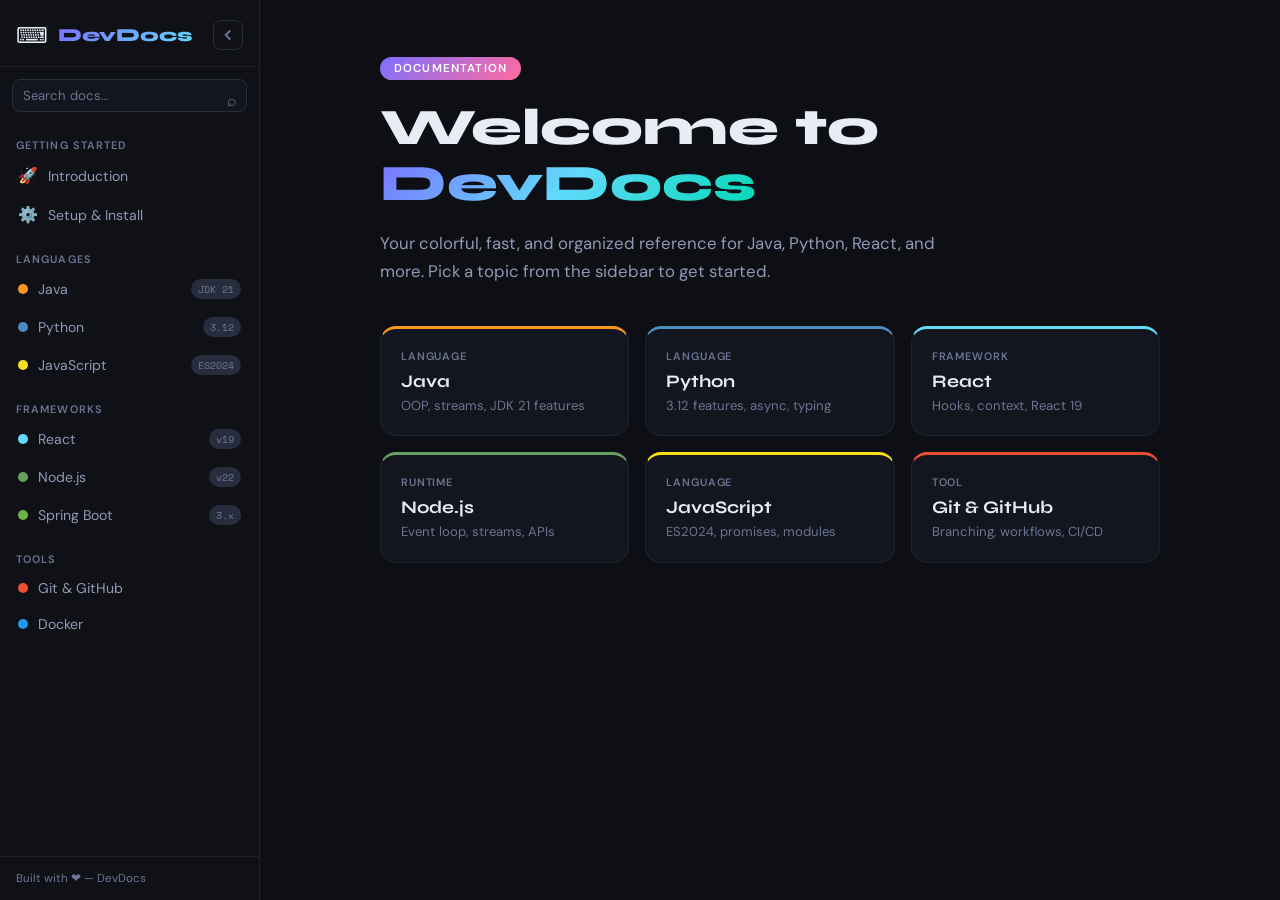
==== index.html @ e2a52b59 "feat: initial DevDocs setup" ====
<!DOCTYPE html>
<html lang="en">
<head>
  <meta charset="UTF-8" />
  <meta name="viewport" content="width=device-width, initial-scale=1.0" />
  <title>DevDocs – Developer Documentation</title>
  <link rel="stylesheet" href="css/style.css" />
  <link rel="preconnect" href="https://fonts.googleapis.com" />
  <link href="https://fonts.googleapis.com/css2?family=Space+Mono:wght@400;700&family=Syne:wght@400;600;800&family=DM+Sans:wght@300;400;500&display=swap" rel="stylesheet" />
</head>
<body>

  <!-- Mobile Top Bar -->
  <header class="topbar">
    <button class="hamburger" id="hamburger" aria-label="Toggle sidebar">
      <span></span><span></span><span></span>
    </button>
    <div class="topbar-logo">
      <span class="logo-icon">⌨</span>
      <span class="logo-text">DevDocs</span>
    </div>
    <div class="topbar-spacer"></div>
  </header>

  <!-- Overlay for mobile -->
  <div class="overlay" id="overlay"></div>

  <div class="app-shell">

    <!-- SIDEBAR -->
    <aside class="sidebar" id="sidebar">
      <div class="sidebar-header">
        <div class="sidebar-logo">
          <span class="logo-icon">⌨</span>
          <span class="logo-text">DevDocs</span>
        </div>
        <button class="collapse-btn" id="collapseBtn" title="Collapse sidebar">
          <svg width="18" height="18" viewBox="0 0 24 24" fill="none" stroke="currentColor" stroke-width="2.5"><polyline points="15 18 9 12 15 6"/></svg>
        </button>
      </div>

      <div class="sidebar-search">
        <input type="text" placeholder="Search docs…" id="searchInput" />
        <span class="search-icon">⌕</span>
      </div>

      <nav class="sidebar-nav">

        <div class="nav-group">
          <span class="nav-group-label">Getting Started</span>
          <a href="pages/introduction.html" class="nav-item" data-page="introduction">
            <span class="nav-icon">🚀</span>
            <span class="nav-label">Introduction</span>
          </a>
          <a href="pages/setup.html" class="nav-item" data-page="setup">
            <span class="nav-icon">⚙️</span>
            <span class="nav-label">Setup & Install</span>
          </a>
        </div>

        <div class="nav-group">
          <span class="nav-group-label">Languages</span>
          <a href="pages/java.html" class="nav-item" data-page="java">
            <span class="nav-icon nav-dot" style="background:var(--java)"></span>
            <span class="nav-label">Java</span>
            <span class="nav-badge">JDK 21</span>
          </a>
          <a href="pages/python.html" class="nav-item" data-page="python">
            <span class="nav-icon nav-dot" style="background:var(--python)"></span>
            <span class="nav-label">Python</span>
            <span class="nav-badge">3.12</span>
          </a>
          <a href="pages/javascript.html" class="nav-item" data-page="javascript">
            <span class="nav-icon nav-dot" style="background:var(--js)"></span>
            <span class="nav-label">JavaScript</span>
            <span class="nav-badge">ES2024</span>
          </a>
        </div>

        <div class="nav-group">
          <span class="nav-group-label">Frameworks</span>
          <a href="pages/react.html" class="nav-item" data-page="react">
            <span class="nav-icon nav-dot" style="background:var(--react)"></span>
            <span class="nav-label">React</span>
            <span class="nav-badge">v19</span>
          </a>
          <a href="pages/nodejs.html" class="nav-item" data-page="nodejs">
            <span class="nav-icon nav-dot" style="background:var(--node)"></span>
            <span class="nav-label">Node.js</span>
            <span class="nav-badge">v22</span>
          </a>
          <a href="pages/springboot.html" class="nav-item" data-page="springboot">
            <span class="nav-icon nav-dot" style="background:var(--spring)"></span>
            <span class="nav-label">Spring Boot</span>
            <span class="nav-badge">3.x</span>
          </a>
        </div>

        <div class="nav-group">
          <span class="nav-group-label">Tools</span>
          <a href="pages/git.html" class="nav-item" data-page="git">
            <span class="nav-icon nav-dot" style="background:var(--git)"></span>
            <span class="nav-label">Git & GitHub</span>
          </a>
          <a href="pages/docker.html" class="nav-item" data-page="docker">
            <span class="nav-icon nav-dot" style="background:var(--docker)"></span>
            <span class="nav-label">Docker</span>
          </a>
        </div>

      </nav>

      <div class="sidebar-footer">
        <span>Built with ❤ — DevDocs</span>
      </div>
    </aside>

    <!-- MAIN CONTENT -->
    <main class="main-content" id="mainContent">
      <div class="content-inner">
        <!-- Content loaded here by JS or direct navigation -->
        <div class="home-hero">
          <div class="hero-badge">Documentation</div>
          <h1 class="hero-title">Welcome to <span class="gradient-text">DevDocs</span></h1>
          <p class="hero-sub">Your colorful, fast, and organized reference for Java, Python, React, and more. Pick a topic from the sidebar to get started.</p>
          <div class="hero-cards">
            <a href="pages/java.html" class="hero-card java-card">
              <div class="card-tag">Language</div>
              <h3>Java</h3>
              <p>OOP, streams, JDK 21 features</p>
            </a>
            <a href="pages/python.html" class="hero-card python-card">
              <div class="card-tag">Language</div>
              <h3>Python</h3>
              <p>3.12 features, async, typing</p>
            </a>
            <a href="pages/react.html" class="hero-card react-card">
              <div class="card-tag">Framework</div>
              <h3>React</h3>
              <p>Hooks, context, React 19</p>
            </a>
            <a href="pages/nodejs.html" class="hero-card node-card">
              <div class="card-tag">Runtime</div>
              <h3>Node.js</h3>
              <p>Event loop, streams, APIs</p>
            </a>
            <a href="pages/javascript.html" class="hero-card js-card">
              <div class="card-tag">Language</div>
              <h3>JavaScript</h3>
              <p>ES2024, promises, modules</p>
            </a>
            <a href="pages/git.html" class="hero-card git-card">
              <div class="card-tag">Tool</div>
              <h3>Git & GitHub</h3>
              <p>Branching, workflows, CI/CD</p>
            </a>
          </div>
        </div>
      </div>
    </main>

  </div>

  <script src="js/main.js"></script>
</body>
</html>
---- css/style.css ----
/* =========================================
   DevDocs — Main Stylesheet
   ========================================= */

/* --- CSS Variables --- */
:root {
  --bg:          #0d0f14;
  --bg-surface:  #13161e;
  --bg-sidebar:  #0f1117;
  --border:      #1e2230;
  --border-light:#282d3e;

  --text:        #e8ecf5;
  --text-muted:  #6b7593;
  --text-dim:    #9099b5;

  /* Language accent colours */
  --java:    #f89820;
  --python:  #4b8bbe;
  --js:      #f7df1e;
  --react:   #61dafb;
  --node:    #68a063;
  --spring:  #6db33f;
  --git:     #f05032;
  --docker:  #2496ed;

  --accent:  #7c6fff;
  --accent2: #ff6b9d;
  --accent3: #00d9b4;

  --sidebar-w:      260px;
  --sidebar-collapsed: 64px;
  --topbar-h:       56px;

  --radius:   10px;
  --radius-lg:16px;
  --shadow:   0 4px 24px rgba(0,0,0,.4);
  --transition: .22s cubic-bezier(.4,0,.2,1);
}

/* --- Reset --- */
*, *::before, *::after { box-sizing: border-box; margin: 0; padding: 0; }
html { scroll-behavior: smooth; }

body {
  font-family: 'DM Sans', sans-serif;
  background: var(--bg);
  color: var(--text);
  min-height: 100vh;
  overflow-x: hidden;
}

a { color: inherit; text-decoration: none; }

/* =========================================
   TOPBAR (mobile)
   ========================================= */
.topbar {
  display: none;
  position: fixed;
  top: 0; left: 0; right: 0;
  height: var(--topbar-h);
  background: var(--bg-sidebar);
  border-bottom: 1px solid var(--border);
  align-items: center;
  padding: 0 16px;
  gap: 12px;
  z-index: 200;
}

.hamburger {
  display: flex;
  flex-direction: column;
  gap: 5px;
  background: none;
  border: none;
  cursor: pointer;
  padding: 4px;
}
.hamburger span {
  display: block;
  width: 22px; height: 2px;
  background: var(--text);
  border-radius: 2px;
  transition: var(--transition);
}
.hamburger.open span:nth-child(1) { transform: translateY(7px) rotate(45deg); }
.hamburger.open span:nth-child(2) { opacity: 0; }
.hamburger.open span:nth-child(3) { transform: translateY(-7px) rotate(-45deg); }

/* =========================================
   APP SHELL
   ========================================= */
.app-shell {
  display: flex;
  min-height: 100vh;
}

/* =========================================
   SIDEBAR
   ========================================= */
.sidebar {
  width: var(--sidebar-w);
  min-height: 100vh;
  background: var(--bg-sidebar);
  border-right: 1px solid var(--border);
  display: flex;
  flex-direction: column;
  position: fixed;
  top: 0; left: 0;
  z-index: 100;
  transition: width var(--transition), transform var(--transition);
  overflow: hidden;
}

/* Collapsed state */
.sidebar.collapsed {
  width: var(--sidebar-collapsed);
}
.sidebar.collapsed .logo-text,
.sidebar.collapsed .nav-label,
.sidebar.collapsed .nav-badge,
.sidebar.collapsed .nav-group-label,
.sidebar.collapsed .sidebar-search,
.sidebar.collapsed .sidebar-footer { 
  opacity: 0;
  pointer-events: none;
  width: 0;
  overflow: hidden;
}
.sidebar.collapsed .nav-item {
  justify-content: center;
  padding: 10px 0;
}
.sidebar.collapsed .nav-icon {
  margin: 0;
}
.sidebar.collapsed .collapse-btn svg {
  transform: rotate(180deg);
}

/* Sidebar Header */
.sidebar-header {
  display: flex;
  align-items: center;
  justify-content: space-between;
  padding: 20px 16px 16px;
  min-height: 64px;
  border-bottom: 1px solid var(--border);
  flex-shrink: 0;
}

.sidebar-logo {
  display: flex;
  align-items: center;
  gap: 10px;
  white-space: nowrap;
}

.logo-icon {
  font-size: 22px;
  flex-shrink: 0;
}

.logo-text {
  font-family: 'Syne', sans-serif;
  font-weight: 800;
  font-size: 1.15rem;
  background: linear-gradient(135deg, var(--accent), var(--react));
  -webkit-background-clip: text;
  -webkit-text-fill-color: transparent;
  background-clip: text;
  transition: opacity var(--transition), width var(--transition);
}

.collapse-btn {
  background: none;
  border: 1px solid var(--border-light);
  border-radius: 8px;
  cursor: pointer;
  color: var(--text-muted);
  display: flex;
  align-items: center;
  justify-content: center;
  width: 30px; height: 30px;
  flex-shrink: 0;
  transition: background var(--transition), color var(--transition);
}
.collapse-btn:hover { background: var(--border); color: var(--text); }
.collapse-btn svg { transition: transform var(--transition); }

/* Sidebar Search */
.sidebar-search {
  position: relative;
  padding: 12px 12px 8px;
  flex-shrink: 0;
  transition: opacity var(--transition);
}
.sidebar-search input {
  width: 100%;
  background: var(--bg-surface);
  border: 1px solid var(--border-light);
  border-radius: 8px;
  padding: 7px 32px 7px 10px;
  color: var(--text);
  font-family: 'DM Sans', sans-serif;
  font-size: 0.82rem;
  outline: none;
  transition: border-color var(--transition);
}
.sidebar-search input:focus { border-color: var(--accent); }
.sidebar-search input::placeholder { color: var(--text-muted); }
.search-icon {
  position: absolute;
  right: 22px;
  top: 50%;
  transform: translateY(-4px);
  color: var(--text-muted);
  font-size: 1rem;
  pointer-events: none;
}

/* Nav Groups */
.sidebar-nav {
  flex: 1;
  overflow-y: auto;
  overflow-x: hidden;
  padding: 8px 8px 16px;
  scrollbar-width: thin;
  scrollbar-color: var(--border-light) transparent;
}
.sidebar-nav::-webkit-scrollbar { width: 4px; }
.sidebar-nav::-webkit-scrollbar-thumb { background: var(--border-light); border-radius: 4px; }

.nav-group {
  margin-bottom: 8px;
}

.nav-group-label {
  display: block;
  font-size: 0.68rem;
  font-weight: 600;
  text-transform: uppercase;
  letter-spacing: .1em;
  color: var(--text-muted);
  padding: 10px 8px 4px;
  white-space: nowrap;
  transition: opacity var(--transition);
}

.nav-item {
  display: flex;
  align-items: center;
  gap: 10px;
  padding: 9px 10px;
  border-radius: 8px;
  font-size: 0.88rem;
  color: var(--text-dim);
  white-space: nowrap;
  transition: background var(--transition), color var(--transition), padding var(--transition);
  position: relative;
  overflow: hidden;
}
.nav-item::before {
  content: '';
  position: absolute;
  left: 0; top: 0; bottom: 0;
  width: 3px;
  background: var(--accent);
  border-radius: 0 3px 3px 0;
  transform: scaleY(0);
  transition: transform var(--transition);
}
.nav-item:hover {
  background: var(--bg-surface);
  color: var(--text);
}
.nav-item.active {
  background: rgba(124,111,255,.12);
  color: var(--text);
  font-weight: 500;
}
.nav-item.active::before { transform: scaleY(1); }

.nav-icon {
  font-size: 1rem;
  flex-shrink: 0;
  width: 20px;
  text-align: center;
}
.nav-dot {
  width: 10px !important;
  height: 10px;
  border-radius: 50%;
  display: inline-block;
  flex-shrink: 0;
}

.nav-badge {
  margin-left: auto;
  background: var(--border-light);
  color: var(--text-muted);
  font-family: 'Space Mono', monospace;
  font-size: 0.65rem;
  padding: 2px 7px;
  border-radius: 20px;
  flex-shrink: 0;
  transition: opacity var(--transition);
}

/* Sidebar footer */
.sidebar-footer {
  padding: 14px 16px;
  border-top: 1px solid var(--border);
  font-size: 0.72rem;
  color: var(--text-muted);
  white-space: nowrap;
  transition: opacity var(--transition);
}

/* =========================================
   MAIN CONTENT
   ========================================= */
.main-content {
  margin-left: var(--sidebar-w);
  flex: 1;
  min-height: 100vh;
  transition: margin-left var(--transition);
  background: var(--bg);
}
.main-content.expanded {
  margin-left: var(--sidebar-collapsed);
}

.content-inner {
  max-width: 860px;
  margin: 0 auto;
  padding: 56px 40px;
}

/* =========================================
   HOME HERO
   ========================================= */
.hero-badge {
  display: inline-block;
  background: linear-gradient(135deg, var(--accent), var(--accent2));
  color: #fff;
  font-size: 0.72rem;
  font-weight: 600;
  letter-spacing: .1em;
  text-transform: uppercase;
  padding: 4px 14px;
  border-radius: 20px;
  margin-bottom: 20px;
}

.hero-title {
  font-family: 'Syne', sans-serif;
  font-size: clamp(2rem, 5vw, 3.2rem);
  font-weight: 800;
  line-height: 1.1;
  margin-bottom: 16px;
}

.gradient-text {
  background: linear-gradient(135deg, var(--accent), var(--react), var(--accent3));
  -webkit-background-clip: text;
  -webkit-text-fill-color: transparent;
  background-clip: text;
}

.hero-sub {
  font-size: 1.05rem;
  color: var(--text-dim);
  line-height: 1.7;
  max-width: 560px;
  margin-bottom: 40px;
}

/* Hero Cards Grid */
.hero-cards {
  display: grid;
  grid-template-columns: repeat(auto-fill, minmax(220px, 1fr));
  gap: 16px;
}

.hero-card {
  background: var(--bg-surface);
  border: 1px solid var(--border);
  border-radius: var(--radius-lg);
  padding: 20px;
  cursor: pointer;
  transition: transform var(--transition), border-color var(--transition), box-shadow var(--transition);
  position: relative;
  overflow: hidden;
}
.hero-card::after {
  content: '';
  position: absolute;
  inset: 0;
  opacity: 0;
  transition: opacity var(--transition);
  border-radius: inherit;
}
.hero-card:hover { transform: translateY(-4px); box-shadow: var(--shadow); }
.java-card   { border-top: 3px solid var(--java);   } .java-card:hover   { border-color: var(--java);   box-shadow: 0 12px 32px rgba(248,152,32,.15); }
.python-card { border-top: 3px solid var(--python); } .python-card:hover { border-color: var(--python); box-shadow: 0 12px 32px rgba(75,139,190,.2); }
.react-card  { border-top: 3px solid var(--react);  } .react-card:hover  { border-color: var(--react);  box-shadow: 0 12px 32px rgba(97,218,251,.15); }
.node-card   { border-top: 3px solid var(--node);   } .node-card:hover   { border-color: var(--node);   box-shadow: 0 12px 32px rgba(104,160,99,.15); }
.js-card     { border-top: 3px solid var(--js);     } .js-card:hover     { border-color: var(--js);     box-shadow: 0 12px 32px rgba(247,223,30,.1); }
.git-card    { border-top: 3px solid var(--git);    } .git-card:hover    { border-color: var(--git);    box-shadow: 0 12px 32px rgba(240,80,50,.15); }

.card-tag {
  font-size: 0.68rem;
  text-transform: uppercase;
  letter-spacing: .08em;
  font-weight: 600;
  color: var(--text-muted);
  margin-bottom: 8px;
}
.hero-card h3 {
  font-family: 'Syne', sans-serif;
  font-size: 1.1rem;
  font-weight: 700;
  margin-bottom: 4px;
}
.hero-card p {
  font-size: 0.82rem;
  color: var(--text-muted);
  line-height: 1.5;
}

/* =========================================
   CONTENT PAGE STYLES (used in pages/)
   ========================================= */
.page-header {
  display: flex;
  align-items: flex-start;
  gap: 16px;
  margin-bottom: 32px;
  padding-bottom: 24px;
  border-bottom: 1px solid var(--border);
}
.page-icon {
  width: 52px; height: 52px;
  border-radius: 12px;
  display: flex;
  align-items: center;
  justify-content: center;
  font-size: 1.5rem;
  flex-shrink: 0;
}
.page-header h1 {
  font-family: 'Syne', sans-serif;
  font-size: clamp(1.6rem, 3vw, 2.2rem);
  font-weight: 800;
  line-height: 1.2;
}
.page-version {
  display: inline-block;
  background: var(--border-light);
  color: var(--text-muted);
  font-family: 'Space Mono', monospace;
  font-size: 0.7rem;
  padding: 2px 9px;
  border-radius: 20px;
  margin-top: 6px;
}

h2.section-title {
  font-family: 'Syne', sans-serif;
  font-size: 1.25rem;
  font-weight: 700;
  margin: 36px 0 14px;
  display: flex;
  align-items: center;
  gap: 8px;
}
h2.section-title::before {
  content: '';
  display: block;
  width: 4px; height: 20px;
  border-radius: 4px;
  background: var(--accent);
  flex-shrink: 0;
}

p.doc-text {
  color: var(--text-dim);
  line-height: 1.8;
  font-size: 0.94rem;
  margin-bottom: 16px;
}

/* Code blocks */
pre.code-block {
  background: #0a0c12;
  border: 1px solid var(--border);
  border-radius: 10px;
  padding: 18px 20px;
  overflow-x: auto;
  margin: 16px 0;
  position: relative;
}
pre.code-block code {
  font-family: 'Space Mono', monospace;
  font-size: 0.8rem;
  line-height: 1.75;
  color: #c9d1d9;
}
.code-lang {
  position: absolute;
  top: 10px; right: 14px;
  font-family: 'Space Mono', monospace;
  font-size: 0.62rem;
  text-transform: uppercase;
  color: var(--text-muted);
  letter-spacing: .08em;
}

/* Info/Tip/Warning cards */
.callout {
  border-left: 4px solid;
  border-radius: 0 10px 10px 0;
  padding: 14px 18px;
  margin: 20px 0;
  font-size: 0.88rem;
  line-height: 1.6;
}
.callout-tip     { border-color: var(--accent3); background: rgba(0,217,180,.07); color: #7ff5e6; }
.callout-info    { border-color: var(--react);   background: rgba(97,218,251,.07); color: #a5edf8; }
.callout-warning { border-color: var(--js);      background: rgba(247,223,30,.07); color: #f5e47a; }
.callout strong  { display: block; margin-bottom: 4px; font-weight: 600; }

/* Feature Table */
.feature-table {
  width: 100%;
  border-collapse: collapse;
  font-size: 0.87rem;
  margin: 16px 0;
}
.feature-table th {
  font-family: 'Syne', sans-serif;
  font-size: 0.78rem;
  text-transform: uppercase;
  letter-spacing: .07em;
  color: var(--text-muted);
  padding: 10px 14px;
  border-bottom: 1px solid var(--border-light);
  text-align: left;
}
.feature-table td {
  padding: 10px 14px;
  border-bottom: 1px solid var(--border);
  color: var(--text-dim);
  vertical-align: top;
}
.feature-table tr:hover td { background: var(--bg-surface); }
.feature-table code {
  font-family: 'Space Mono', monospace;
  font-size: 0.78rem;
  background: var(--border);
  padding: 2px 6px;
  border-radius: 4px;
  color: var(--react);
}

/* =========================================
   OVERLAY (mobile)
   ========================================= */
.overlay {
  display: none;
  position: fixed;
  inset: 0;
  background: rgba(0,0,0,.6);
  z-index: 90;
  backdrop-filter: blur(2px);
}
.overlay.active { display: block; }

/* =========================================
   RESPONSIVE
   ========================================= */
@media (max-width: 768px) {
  .topbar { display: flex; }

  .sidebar {
    transform: translateX(-100%);
    top: var(--topbar-h);
    height: calc(100vh - var(--topbar-h));
  }
  .sidebar.mobile-open {
    transform: translateX(0);
    width: var(--sidebar-w) !important;
  }

  /* Always show labels when mobile-open */
  .sidebar.mobile-open .logo-text,
  .sidebar.mobile-open .nav-label,
  .sidebar.mobile-open .nav-badge,
  .sidebar.mobile-open .nav-group-label,
  .sidebar.mobile-open .sidebar-search,
  .sidebar.mobile-open .sidebar-footer {
    opacity: 1;
    pointer-events: auto;
    width: auto;
    overflow: visible;
  }
  .sidebar.mobile-open .nav-item {
    justify-content: flex-start;
    padding: 9px 10px;
  }

  .main-content {
    margin-left: 0 !important;
    padding-top: var(--topbar-h);
  }
  .content-inner {
    padding: 32px 20px;
  }
  .hero-cards {
    grid-template-columns: 1fr 1fr;
  }
  .collapse-btn { display: none; }
}

@media (max-width: 420px) {
  .hero-cards { grid-template-columns: 1fr; }
}

/* Smooth entrance animation */
@keyframes fadeUp {
  from { opacity: 0; transform: translateY(16px); }
  to   { opacity: 1; transform: translateY(0); }
}
.content-inner { animation: fadeUp .35s ease both; }
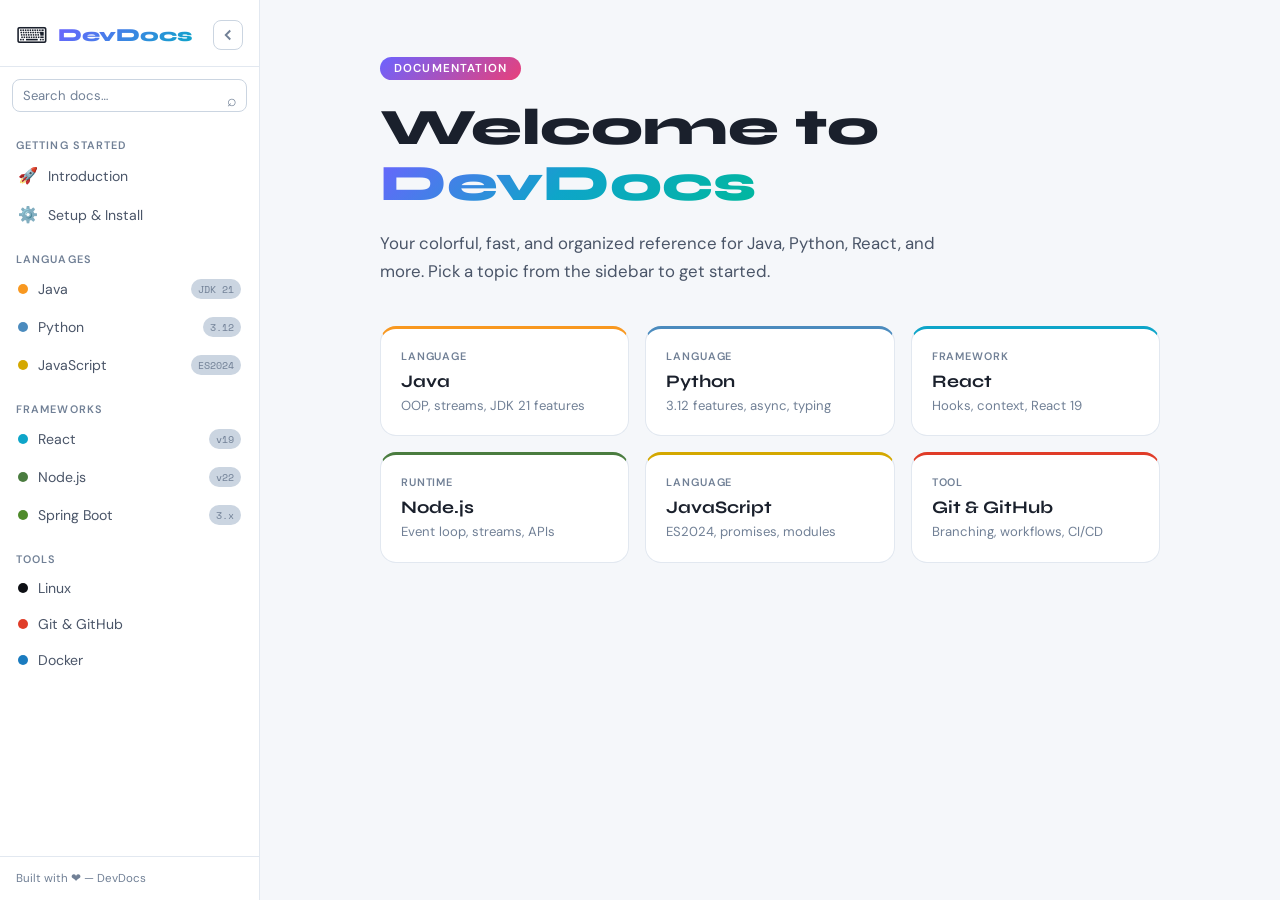
==== commit 46516a8a: "Created Linux page" ====
--- a/index.html
+++ b/index.html
@@ -98,6 +98,10 @@
 
         <div class="nav-group">
           <span class="nav-group-label">Tools</span>
+          <a href="pages/linux.html" class="nav-item" data-page="linux">
+            <span class="nav-icon nav-dot" style="background:var(--linux)"></span>
+            <span class="nav-label">Linux</span>
+          </a>
           <a href="pages/git.html" class="nav-item" data-page="git">
             <span class="nav-icon nav-dot" style="background:var(--git)"></span>
             <span class="nav-label">Git & GitHub</span>
--- a/css/style.css
+++ b/css/style.css
@@ -3,7 +3,7 @@
    ========================================= */
 
 /* --- CSS Variables --- */
-:root {
+/* :root {
   --bg:          #0d0f14;
   --bg-surface:  #13161e;
   --bg-sidebar:  #0f1117;
@@ -12,10 +12,10 @@
 
   --text:        #e8ecf5;
   --text-muted:  #6b7593;
-  --text-dim:    #9099b5;
+  --text-dim:    #9099b5; */
 
   /* Language accent colours */
-  --java:    #f89820;
+  /* --java:    #f89820;
   --python:  #4b8bbe;
   --js:      #f7df1e;
   --react:   #61dafb;
@@ -23,6 +23,7 @@
   --spring:  #6db33f;
   --git:     #f05032;
   --docker:  #2496ed;
+  --linux:  #0d0f14;
 
   --accent:  #7c6fff;
   --accent2: #ff6b9d;
@@ -35,6 +36,42 @@
   --radius:   10px;
   --radius-lg:16px;
   --shadow:   0 4px 24px rgba(0,0,0,.4);
+  --transition: .22s cubic-bezier(.4,0,.2,1);
+} */
+
+:root {
+  --bg:          #f5f7fa;
+  --bg-surface:  #ffffff;
+  --bg-sidebar:  #ffffff;
+  --border:      #e2e8f0;
+  --border-light:#cbd5e1;
+
+  --text:        #1a202c;
+  --text-muted:  #718096;
+  --text-dim:    #4a5568;
+
+  /* Language accent colours — unchanged */
+  --java:    #f89820;
+  --python:  #4b8bbe;
+  --js:      #d4a800;
+  --react:   #0ea5c9;
+  --node:    #4a7c3f;
+  --spring:  #4e8a2a;
+  --linux:   #0d0f14;
+  --git:     #e03c28;
+  --docker:  #1a7bbf;
+
+  --accent:  #6c63ff;
+  --accent2: #e8407a;
+  --accent3: #00b89c;
+
+  --sidebar-w:         260px;
+  --sidebar-collapsed: 64px;
+  --topbar-h:          56px;
+
+  --radius:   10px;
+  --radius-lg:16px;
+  --shadow:   0 4px 24px rgba(0,0,0,.08);
   --transition: .22s cubic-bezier(.4,0,.2,1);
 }
 
@@ -494,7 +531,7 @@
 
 /* Code blocks */
 pre.code-block {
-  background: #0a0c12;
+  background: #1e2433;   /* was #0a0c12 */
   border: 1px solid var(--border);
   border-radius: 10px;
   padding: 18px 20px;
